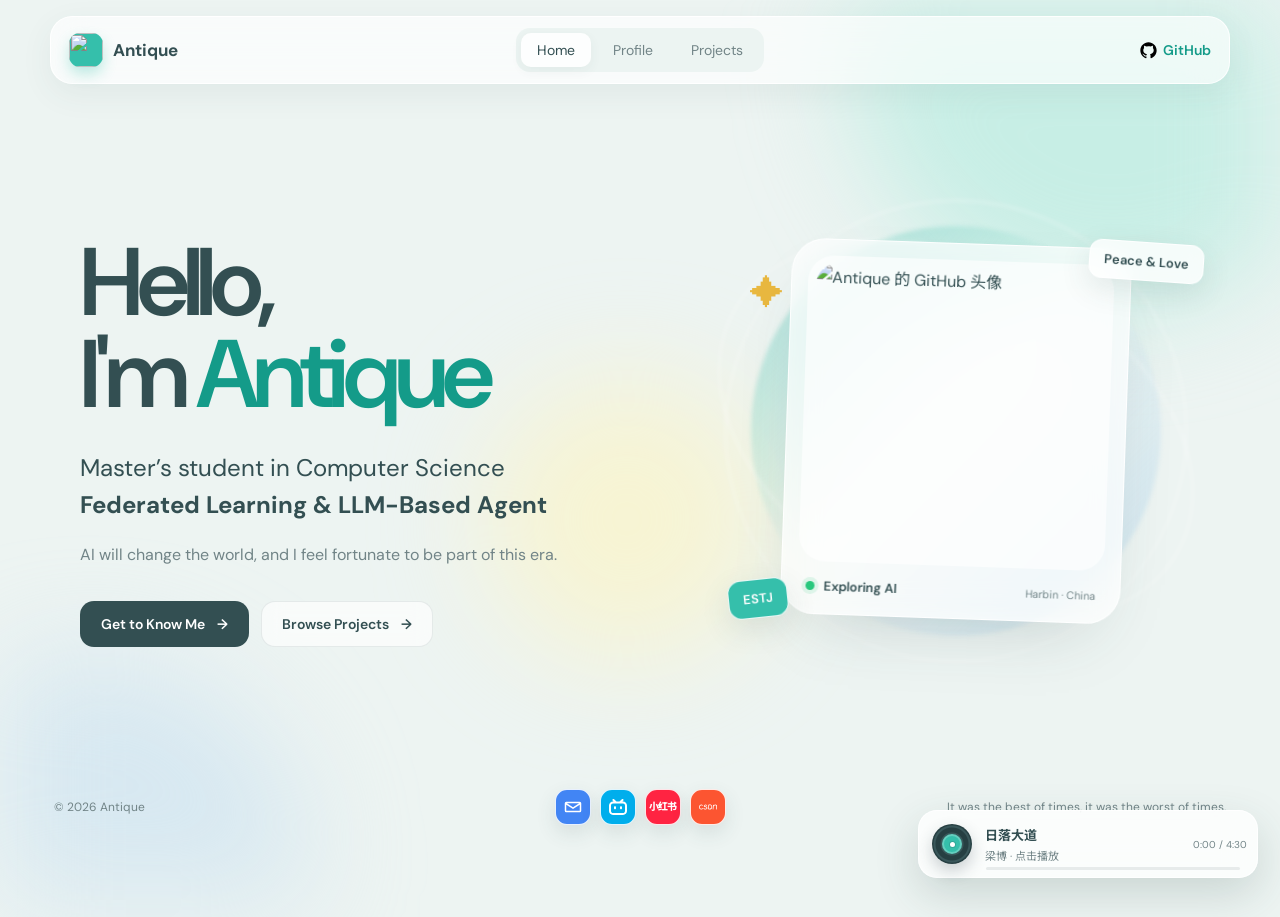
==== index.html @ 4afc4051 "更新个人主页界面" ====
<!doctype html>
<html lang="zh-CN">
<head>
  <meta charset="utf-8">
  <meta name="viewport" content="width=device-width, initial-scale=1">
  <meta name="description" content="Antique 的个人网站：联邦学习、LLM 智能体、开源项目与生活。">
  <meta name="theme-color" content="#edf7f4">
  <title>Antique · AI Researcher & Builder</title>
  <link rel="preconnect" href="https://fonts.googleapis.com">
  <link rel="preconnect" href="https://fonts.gstatic.com" crossorigin>
  <link href="https://fonts.googleapis.com/css2?family=DM+Sans:wght@400;500;600;700&family=Noto+Sans+SC:wght@400;500;600;700&display=swap" rel="stylesheet">
  <link rel="stylesheet" href="styles.css">
</head>
<body>
  <div class="ambient" aria-hidden="true"><i></i><i></i><i></i></div>
  <header class="site-header">
    <a class="brand" href="index.html" aria-label="返回首页"><span class="brand-mark"><img src="https://avatars.githubusercontent.com/u/92249190?v=4" alt="" width="34" height="34"></span><span>Antique</span></a>
    <nav aria-label="主导航">
      <a class="active" href="index.html">Home</a>
      <a href="about.html">Profile</a>
      <a href="projects.html">Projects</a>
    </nav>
    <a class="header-github" href="https://github.com/0Antique" target="_blank" rel="noreferrer" aria-label="访问 GitHub"><img class="github-icon" src="assets/audio/github.svg" alt="" width="17" height="17"><span>GitHub</span></a>
  </header>

  <main class="home-main">
    <section class="home-hero">
      <div class="hero-copy">
        <h1>Hello, <br> I'm <em>Antique</em></h1>
        <p class="hero-intro">Master’s student in Computer Science<br><strong>Federated Learning & LLM-Based Agent</strong></p>
        <p class="hero-note">AI will change the world, and I feel fortunate to be part of this era.</p>
        <div class="hero-actions">
          <a class="button primary" href="about.html">Get to Know Me <span>→</span></a>
          <a class="button secondary" href="projects.html">Browse Projects <span>→</span></a>
        </div>
      </div>

      <div class="profile-scene" aria-label="Antique 个人头像">
        <div class="profile-halo"></div>
        <figure class="profile-card glass-card">
          <div class="profile-image-wrap">
            <img src="https://avatars.githubusercontent.com/u/92249190?v=4" alt="Antique 的 GitHub 头像" width="420" height="420">
          </div>
          <figcaption><span class="online-dot"></span><span>Exploring AI</span><small>Harbin · China</small></figcaption>
        </figure>
        <span class="float-label label-one">Peace & Love</span>
        <span class="float-label label-two">ESTJ</span>
        <span class="float-spark" aria-hidden="true">✦</span>
      </div>
    </section>

  </main>

  <footer>
    <span>© <span id="year"></span> Antique</span>
    <div class="footer-contacts" aria-label="联系方式">
      <a class="contact-link email" href="mailto:177885778@qq.com" aria-label="发送邮件"><svg aria-hidden="true"><use href="assets/icons/social.svg#email"></use></svg></a>
      <a class="contact-link bilibili" href="https://space.bilibili.com/442593230" target="_blank" rel="noreferrer" aria-label="访问 B站主页"><svg aria-hidden="true"><use href="assets/icons/social.svg#bilibili"></use></svg></a>
      <a class="contact-link xiaohongshu" href="https://www.xiaohongshu.com/user/profile/69cf4f9f000000003201ca5e" target="_blank" rel="noreferrer" aria-label="访问小红书主页"><span class="xhs-mark" aria-hidden="true">小红书</span></a>
      <a class="contact-link csdn" href="https://blog.csdn.net/m0_56514491" target="_blank" rel="noreferrer" aria-label="访问 CSDN 主页"><svg aria-hidden="true"><use href="assets/icons/social.svg#csdn"></use></svg></a>
    </div>
    <span class="footer-tagline">It was the best of times, it was the worst of times.</span>
  </footer>
  <script src="script.js"></script>
</body>
</html>
---- styles.css ----
:root {
  --brand: #35bfab;
  --brand-deep: #149b89;
  --ink: #334f52;
  --muted: #718487;
  --paper: #edf4f2;
  --white: #fff;
  --glass: rgba(255,255,255,.62);
  --glass-strong: rgba(255,255,255,.82);
  --line: rgba(255,255,255,.88);
  --shadow: 0 30px 70px -36px rgba(45,77,77,.28), inset 0 0 18px rgba(255,255,255,.34);
}

* { box-sizing: border-box; }
html { scroll-behavior: smooth; overflow-x: clip; }
body {
  margin: 0; min-height: 100vh; overflow-x: hidden; color: var(--ink);
  background: var(--paper); font-family: "DM Sans", "Noto Sans SC", sans-serif;
  -webkit-font-smoothing: antialiased;
}
body::before {
  content: ""; position: fixed; inset: 0; z-index: -3; pointer-events: none;
  background-image: radial-gradient(rgba(51,79,82,.07) .7px, transparent .7px);
  background-size: 18px 18px; mask-image: linear-gradient(to bottom, #000, transparent 82%);
}
a { color: inherit; text-decoration: none; }
button { font: inherit; }
.ambient { position: fixed; inset: 0; z-index: -2; overflow: clip; contain: strict; pointer-events: none; filter: blur(55px); }
.ambient i { position: absolute; display: block; border-radius: 50%; opacity: .56; animation: drift 18s ease-in-out infinite alternate; }
.ambient i:nth-child(1) { width: 42vw; height: 42vw; top: -18vw; right: -8vw; background: #a9eadc; }
.ambient i:nth-child(2) { width: 34vw; height: 34vw; bottom: -15vw; left: -10vw; background: #c7dff1; animation-delay: -6s; }
.ambient i:nth-child(3) { width: 22vw; height: 22vw; top: 42%; left: 38%; background: #fff4bc; animation-delay: -11s; }
@keyframes drift { to { transform: translate3d(5vw, 3vw, 0) scale(1.12); } }

.site-header {
  position: sticky; top: 16px; z-index: 20; width: min(1180px, calc(100% - 32px)); height: 68px;
  margin: 16px auto 0; padding: 0 18px; display: grid; grid-template-columns: 1fr auto 1fr; align-items: center;
  border: 1px solid var(--line); border-radius: 22px; background: rgba(255,255,255,.65);
  box-shadow: 0 10px 32px rgba(52,88,85,.07); backdrop-filter: blur(18px); -webkit-backdrop-filter: blur(18px);
}
.brand { display: flex; align-items: center; gap: 10px; width: max-content; font-size: 17px; font-weight: 700; }
.brand-mark { width: 34px; height: 34px; display: block; flex: 0 0 34px; border-radius: 11px; overflow: hidden; background: var(--brand); box-shadow: 0 7px 14px rgba(53,191,171,.3); }
.brand-mark img { width: 100%; height: 100%; display: block; object-fit: cover; object-position: center; }
nav { display: flex; align-items: center; gap: 6px; padding: 5px; border-radius: 14px; background: rgba(230,241,238,.68); }
nav a { padding: 8px 16px; border-radius: 10px; color: var(--muted); font-size: 14px; transition: .2s ease; }
nav a:hover, nav a.active { color: var(--ink); background: rgba(255,255,255,.88); box-shadow: 0 4px 12px rgba(51,79,82,.06); }
.header-github { justify-self: end; display: inline-flex; align-items: center; gap: 6px; font-size: 14px; font-weight: 600; }
.github-icon { width: 17px; height: 17px; display: block; }
.header-github span:last-child { color: var(--brand-deep); }

main, footer { width: min(1180px, calc(100% - 32px)); margin-inline: auto; }
.home-hero { min-height: 680px; padding: 86px 30px 72px; display: grid; grid-template-columns: 1.08fr .92fr; gap: 60px; align-items: center; }
.eyebrow, .section-index { margin: 0; color: var(--brand-deep); font-size: 12px; font-weight: 700; letter-spacing: .17em; }
.eyebrow { display: flex; align-items: center; gap: 10px; }
.eyebrow span { width: 26px; height: 2px; border-radius: 2px; background: var(--brand); }
h1 { margin: 22px 0 28px; font-size: clamp(62px, 7.5vw, 106px); line-height: .96; letter-spacing: -.065em; font-weight: 600; }
h1 em { color: var(--brand-deep); font-style: normal; }
.hero-intro { margin: 0; font-size: clamp(18px, 2vw, 24px); line-height: 1.55; }
.hero-note { max-width: 540px; margin: 18px 0 0; color: var(--muted); line-height: 1.75; }
.hero-actions { display: flex; gap: 12px; margin-top: 32px; }
.button { padding: 13px 20px; display: inline-flex; align-items: center; gap: 12px; border: 1px solid rgba(51,79,82,.1); border-radius: 14px; font-size: 14px; font-weight: 600; transition: transform .2s, box-shadow .2s; }
.button:hover { transform: translateY(-3px); box-shadow: 0 12px 24px rgba(51,79,82,.12); }
.button.primary { color: #fff; background: var(--ink); }
.button.secondary { background: rgba(255,255,255,.64); backdrop-filter: blur(10px); }

.profile-scene { position: relative; min-height: 490px; display: grid; place-items: center; }
.profile-halo { position: absolute; width: 410px; height: 410px; border-radius: 50%; background: linear-gradient(135deg, rgba(53,191,171,.4), rgba(255,255,255,.1) 48%, rgba(166,210,236,.45)); filter: blur(2px); }
.profile-halo::before, .profile-halo::after { content: ""; position: absolute; border: 1px solid rgba(255,255,255,.75); border-radius: 50%; }
.profile-halo::before { inset: -26px; }
.profile-halo::after { inset: 35px -48px; transform: rotate(28deg); }
.glass-card { border: 1px solid var(--line); background: var(--glass); box-shadow: var(--shadow); backdrop-filter: blur(18px); -webkit-backdrop-filter: blur(18px); }
.profile-card { position: relative; z-index: 2; width: min(340px, 72vw); margin: 0; padding: 16px; border-radius: 34px; transform: rotate(2deg); }
.profile-image-wrap { aspect-ratio: 1; padding: 8px; display: grid; place-items: center; border-radius: 26px; background: rgba(255,255,255,.6); overflow: hidden; }
.profile-card img { width: 100%; height: 100%; display: block; object-fit: contain; object-position: center; border-radius: 21px; }
.profile-card figcaption { padding: 16px 8px 3px; display: grid; grid-template-columns: auto 1fr auto; align-items: center; gap: 9px; font-size: 13px; font-weight: 600; }
.profile-card figcaption small { color: var(--muted); font-weight: 400; }
.online-dot { width: 9px; height: 9px; border-radius: 50%; background: #28c87d; box-shadow: 0 0 0 4px rgba(40,200,125,.13); }
.float-label { position: absolute; z-index: 3; padding: 10px 14px; border: 1px solid var(--line); border-radius: 13px; background: rgba(255,255,255,.78); box-shadow: 0 10px 30px rgba(51,79,82,.12); font-size: 13px; font-weight: 600; backdrop-filter: blur(10px); }
.label-one { top: 56px; right: -4px; transform: rotate(4deg); }
.label-two { bottom: 58px; left: 16px; color: #fff; background: var(--brand); transform: rotate(-6deg); }
.float-spark { position: absolute; top: 85px; left: 38px; color: #e9b83f; font-size: 34px; animation: pulse 2.6s ease-in-out infinite; }
@keyframes pulse { 50% { transform: rotate(20deg) scale(1.18); } }

.home-cards { padding: 0 0 110px; display: grid; grid-template-columns: 1fr 1fr .8fr; gap: 16px; }
.portal-card, .quote-card { min-height: 240px; padding: 28px; border-radius: 28px; }
.portal-card { display: flex; flex-direction: column; justify-content: space-between; transition: transform .25s, box-shadow .25s; }
.portal-card:hover { transform: translateY(-7px); box-shadow: 0 34px 70px -30px rgba(35,94,88,.3); }
.portal-index { align-self: flex-end; color: var(--brand-deep); font-size: 12px; font-weight: 700; }
.portal-card p { margin: 0 0 7px; color: var(--brand-deep); font-size: 11px; font-weight: 700; letter-spacing: .16em; }
.portal-card h2 { margin: 0 0 14px; font-size: 35px; letter-spacing: -.04em; }
.portal-card div > span { color: var(--muted); font-size: 13px; }
.portal-projects { background: rgba(208,238,233,.65); }
.quote-card { color: #fff; background: var(--ink); }
.quote-card > span { color: var(--brand); font: 60px Georgia, serif; line-height: .8; }
.quote-card p { margin: 10px 0 32px; font-size: 21px; line-height: 1.55; }
.quote-card small { color: #b8c9ca; font-size: 9px; letter-spacing: .13em; }

.inner-page { min-height: calc(100vh - 184px); }
.page-intro { padding: 108px 30px 74px; border-bottom: 1px solid rgba(51,79,82,.1); }
.page-intro h1 { margin-bottom: 20px; }
.page-intro > p:last-child { max-width: 680px; color: var(--muted); font-size: 18px; line-height: 1.75; }
.section { padding: 105px 30px; border-bottom: 1px solid rgba(51,79,82,.1); }
.section-heading { display: grid; grid-template-columns: .75fr 1.25fr; gap: 45px; }
.section-index { margin-top: 10px; }
h2 { margin: 0; font-size: clamp(46px, 6vw, 76px); line-height: 1.02; letter-spacing: -.055em; }
.about-content { grid-column: 2; max-width: 720px; margin-top: 52px; }
.about-content p { color: var(--muted); font-size: 17px; line-height: 1.85; }
.about-content .lead { color: var(--ink); font-size: 26px; line-height: 1.55; }
.facts { display: grid; grid-template-columns: repeat(3, 1fr); gap: 10px; margin-top: 40px; }
.facts div { padding: 20px; display: flex; flex-direction: column; gap: 7px; border: 1px solid var(--line); border-radius: 18px; background: rgba(255,255,255,.55); }
.facts strong { color: var(--brand-deep); font-size: 10px; letter-spacing: .12em; }
.facts span { font-size: 14px; }
.section-heading.compact { display: block; margin-bottom: 46px; }
.section-heading.compact .section-index { margin-bottom: 16px; }
.section-heading.compact h2 { font-size: clamp(44px, 5.5vw, 68px); }
.stack-grid { display: grid; grid-template-columns: repeat(3, 1fr); gap: 16px; }
.stack-card { min-height: 355px; padding: 26px; display: flex; flex-direction: column; border: 1px solid var(--line); border-radius: 26px; background: var(--glass); box-shadow: var(--shadow); backdrop-filter: blur(15px); transition: transform .25s; }
.stack-card:hover { transform: translateY(-6px); }
.stack-card::before { content: ""; width: 42px; height: 7px; border-radius: 7px; background: #79bfe9; }
.stack-card.accent-green::before { background: var(--brand); }
.stack-card.accent-orange::before { background: #f3c564; }
.card-number { align-self: flex-end; color: var(--muted); font-size: 11px; }
.stack-card h3, .life-card h3 { margin: 35px 0 10px; font-size: 25px; letter-spacing: -.03em; }
.stack-card p { color: var(--muted); line-height: 1.65; }
.chips { display: flex; flex-wrap: wrap; gap: 7px; margin-top: auto; }
.chips span { padding: 6px 9px; border-radius: 9px; color: var(--muted); background: rgba(255,255,255,.72); font-size: 11px; }
.life-grid { display: grid; grid-template-columns: 1.2fr .9fr .9fr; gap: 16px; }
.life-card { min-height: 270px; padding: 27px; display: flex; flex-direction: column; border: 1px solid var(--line); border-radius: 26px; }
.life-card > span { font-size: 38px; }
.life-card h3 { margin-top: auto; }
.life-card p { margin: 0; color: rgba(51,79,82,.72); line-height: 1.7; }
.life-card.music { background: rgba(179,232,219,.78); }
.life-card.travel { background: rgba(196,222,239,.8); }
.life-card.sport { background: rgba(249,221,164,.8); }

.profile-page { min-height: calc(100vh - 184px); padding: 84px 30px 110px; display: grid; grid-template-columns: 300px minmax(0, 1fr); gap: 58px; align-items: start; }
.profile-sidebar { position: fixed; top: 168px; left: max(46px, calc((100vw - 1180px) / 2 + 30px)); z-index: 10; width: 300px; height: max-content; max-height: calc(100vh - 190px); padding: 28px; border-radius: 30px; text-align: center; }
.profile-avatar { width: 164px; height: 164px; display: block; margin: 0 auto 22px; border-radius: 50%; object-fit: cover; border: 8px solid rgba(255,255,255,.72); box-shadow: 0 18px 38px rgba(51,79,82,.16); }
.profile-kicker { margin: 0 0 6px; color: var(--brand-deep); font-size: 12px; font-weight: 700; letter-spacing: .14em; text-transform: uppercase; }
.profile-sidebar h1 { margin: 0 0 12px; font-size: 44px; line-height: .98; letter-spacing: -.055em; }
.profile-role { margin: 0; color: var(--ink); font-size: 15px; font-weight: 600; }
.profile-school { display: inline-block; margin-top: 8px; color: var(--muted); font-size: 14px; }
.profile-school:hover, .profile-document a:hover { color: var(--brand-deep); }
.profile-links { margin-top: 24px; display: flex; flex-wrap: wrap; justify-content: center; gap: 8px; }
.profile-links a, .profile-links span { padding: 7px 10px; border: 1px solid var(--line); border-radius: 999px; color: var(--muted); background: rgba(255,255,255,.62); font-size: 12px; font-weight: 600; }
.profile-document { grid-column: 2; padding: 8px 0 0; }
.cv-section { padding: 0 0 54px; margin-bottom: 54px; border-bottom: 1px solid rgba(51,79,82,.12); }
.cv-section:last-child { margin-bottom: 0; }
.cv-section h2 { margin: 12px 0 24px; font-size: clamp(34px, 4.6vw, 56px); }
.cv-section p { color: var(--muted); font-size: 16px; line-height: 1.86; }
.cv-section strong { color: var(--ink); }
.cv-section a { color: var(--brand-deep); font-weight: 600; }
.highlight, .wechat-id { color: var(--brand-deep); font-weight: 700; }
.cv-contact-pill { margin: 0 3px; padding: 6px 10px; display: inline-flex; align-items: center; gap: 7px; border-radius: 7px; color: #fff !important; font-size: .96em; font-weight: 700; line-height: 1; vertical-align: middle; box-shadow: 0 8px 18px rgba(51,79,82,.12); white-space: nowrap; }
.cv-contact-pill svg { width: 18px; height: 18px; flex: 0 0 18px; fill: currentColor; }
.email-pill { background: #2f81f7; }
.wechat-pill { background: #17bf63; }
.profile-document a.cv-contact-pill:hover { color: #fff; transform: translateY(-1px); }
.interest-list, .news-list { margin: 0; padding: 0; list-style: none; }
.interest-list { display: grid; gap: 12px; }
.interest-list li { padding: 18px 20px; display: grid; grid-template-columns: 190px 1fr; gap: 20px; align-items: baseline; border: 1px solid var(--line); border-radius: 18px; background: rgba(255,255,255,.5); }
.interest-list strong { color: var(--ink); }
.interest-list span { color: var(--muted); line-height: 1.65; }
.news-list { display: grid; gap: 10px; }
.news-list li a { padding: 15px 18px; display: block; border: 1px solid var(--line); border-radius: 16px; background: rgba(255,255,255,.5); color: var(--ink); }
.news-list li a:hover { color: var(--brand-deep); transform: translateX(4px); }
.cv-stack-grid { display: grid; grid-template-columns: repeat(3, 1fr); gap: 14px; }
.cv-stack-grid > div { min-height: 170px; padding: 20px; border: 1px solid var(--line); border-radius: 20px; background: var(--glass); box-shadow: var(--shadow); }
.cv-stack-grid h3 { margin: 0 0 16px; color: var(--brand-deep); font-size: 18px; }
.cv-stack-grid p { margin: 0; font-size: 14px; line-height: 1.75; }
.skill-icons { display: flex; flex-wrap: wrap; align-items: center; gap: 12px; }
.skill-icons a { width: 48px; height: 48px; display: grid; place-items: center; border: 1px solid rgba(255,255,255,.82); border-radius: 14px; background: rgba(255,255,255,.72); box-shadow: 0 10px 22px rgba(51,79,82,.08); transition: transform .2s ease, box-shadow .2s ease; }
.skill-icons a:hover { transform: translateY(-3px); box-shadow: 0 14px 26px rgba(51,79,82,.15); }
.skill-icons img { max-width: 34px; max-height: 34px; display: block; object-fit: contain; }
.skill-icons.compact a { width: 52px; height: 52px; }
.skill-icons.compact img { max-width: 36px; max-height: 36px; }
.skill-chip { padding: 9px 11px; border-radius: 999px; color: var(--brand-deep); background: rgba(255,255,255,.72); font-size: 12px; font-weight: 700; }

.projects-section { padding: 76px 30px 120px; }
.project-grid { display: grid; grid-template-columns: repeat(2, minmax(0,1fr)); gap: 16px; }
.project-card { min-height: 255px; padding: 27px; display: flex; flex-direction: column; border: 1px solid var(--line); border-radius: 26px; background: var(--glass); box-shadow: var(--shadow); backdrop-filter: blur(16px); transition: transform .22s, box-shadow .22s; }
.project-card:hover { transform: translateY(-5px); box-shadow: 0 30px 65px -30px rgba(35,94,88,.28); }
.project-card.is-pinned { background: rgba(211,241,235,.76); }
.project-card-top, .project-meta { display: flex; align-items: center; justify-content: space-between; gap: 14px; color: var(--muted); font-size: 11px; }
.project-visibility { color: var(--brand-deep); font-weight: 700; letter-spacing: .12em; }
.project-card h2 { margin: 32px 0 11px; font-size: 27px; letter-spacing: -.035em; }
.project-card h2 a:hover { color: var(--brand-deep); }
.project-card > p { margin: 0; color: var(--muted); line-height: 1.7; }
.project-meta { margin-top: auto; padding-top: 28px; }
.project-meta span:first-child { padding: 5px 8px; border-radius: 7px; background: rgba(255,255,255,.72); }
.project-state { grid-column: 1/-1; color: var(--muted); }
.project-state a { text-decoration: underline; }

.music-player { position: fixed; right: 22px; bottom: 22px; z-index: 30; width: min(340px, calc(100vw - 32px)); padding: 10px; display: grid; grid-template-columns: 46px 1fr auto; align-items: center; gap: 10px; border: 1px solid var(--line); border-radius: 19px; background: rgba(255,255,255,.78); box-shadow: 0 16px 44px rgba(44,75,74,.18); backdrop-filter: blur(18px); -webkit-backdrop-filter: blur(18px); }
.music-toggle { width: 46px; height: 46px; padding: 3px; border: 0; border-radius: 50%; background: transparent; cursor: pointer; }
.music-record { position: relative; width: 40px; height: 40px; display: block; border-radius: 50%; background: repeating-radial-gradient(circle, #263f42 0 2px, #39575a 3px 4px, #263f42 5px 7px); box-shadow: 0 7px 16px rgba(38,63,66,.24); animation: record-spin 3s linear infinite; animation-play-state: paused; }
.music-record::before { content: ""; position: absolute; inset: 10px; border-radius: 50%; background: var(--brand); box-shadow: inset 0 0 0 2px rgba(255,255,255,.24); }
.music-record::after { content: ""; position: absolute; width: 5px; height: 5px; inset: 0; margin: auto; border-radius: 50%; background: #fff; box-shadow: 0 0 0 1px rgba(38,63,66,.18); }
.music-player.is-playing .music-record { animation-play-state: running; }
.music-toggle:hover .music-record { box-shadow: 0 8px 20px rgba(20,155,137,.34); }
@keyframes record-spin { to { transform: rotate(1turn); } }
.music-info { min-width: 0; }
.music-info strong, .music-info span { display: block; white-space: nowrap; overflow: hidden; text-overflow: ellipsis; }
.music-info strong { font-size: 13px; }
.music-info span { margin-top: 3px; color: var(--muted); font-size: 11px; }
.music-time { color: var(--muted); font-size: 10px; font-variant-numeric: tabular-nums; }
.music-progress { position: absolute; left: 67px; right: 17px; bottom: 7px; height: 3px; border-radius: 3px; background: rgba(51,79,82,.1); overflow: hidden; }
.music-progress i { display: block; width: 0; height: 100%; border-radius: inherit; background: var(--brand); }

footer { min-height: 100px; padding: 25px 4px 92px; display: grid; grid-template-columns: 1fr auto 1fr; align-items: center; gap: 30px; color: var(--muted); font-size: 12px; }
.footer-contacts { display: flex; align-items: center; justify-content: center; gap: 9px; }
.contact-link { width: 36px; height: 36px; display: grid; place-items: center; border: 1px solid var(--line); border-radius: 12px; color: #fff; box-shadow: 0 8px 20px rgba(51,79,82,.12); transition: transform .2s ease, box-shadow .2s ease; }
.contact-link:hover { transform: translateY(-3px); box-shadow: 0 12px 24px rgba(51,79,82,.2); }
.contact-link svg { width: 18px; height: 18px; fill: currentColor; }
.contact-link.email { background: #4285f4; }
.contact-link.bilibili { background: #00aeec; }
.contact-link.xiaohongshu { background: #ff2442; }
.xhs-mark { color: #fff; font-size: 10px; font-weight: 800; letter-spacing: -.08em; line-height: 1; transform: translateY(-.5px); }
.contact-link.csdn { background: #fc5531; }
.footer-tagline { justify-self: end; text-align: right; }

@media (max-width: 900px) {
  .home-hero { grid-template-columns: 1fr; padding-top: 75px; }
  .profile-scene { min-height: 470px; }
  .home-cards { grid-template-columns: 1fr 1fr; }
  .quote-card { grid-column: 1/-1; min-height: 210px; }
  .section-heading { grid-template-columns: 1fr; }
  .about-content { grid-column: 1; }
  .stack-grid, .life-grid { grid-template-columns: 1fr; }
  .stack-card { min-height: 310px; }
  .profile-page { grid-template-columns: 1fr; gap: 34px; }
  .profile-sidebar { position: static; }
  .profile-document { padding-top: 0; }
  .interest-list li { grid-template-columns: 1fr; gap: 7px; }
  .cv-stack-grid { grid-template-columns: 1fr; }
}
@media (max-width: 680px) {
  .ambient { filter: none; background: radial-gradient(circle at 90% 10%, rgba(169,234,220,.55), transparent 42%), radial-gradient(circle at 8% 70%, rgba(199,223,241,.45), transparent 40%); }
  .ambient i { display: none; }
  .site-header { top: 8px; width: calc(100% - 16px); height: auto; min-height: 64px; margin-top: 8px; padding: 9px 11px; grid-template-columns: auto 1fr; }
  .brand > span:last-child, .header-github { display: none; }
  nav { justify-self: end; gap: 2px; }
  nav a { padding: 8px 9px; font-size: 12px; }
  .home-hero { min-height: auto; padding: 72px 8px 58px; gap: 40px; }
  h1 { font-size: clamp(52px, 15vw, 72px); }
  .hero-intro br { display: none; }
  .hero-actions { flex-direction: column; }
  .button { justify-content: space-between; }
  .profile-scene { min-height: 400px; }
  .profile-halo { width: 300px; height: 300px; }
  .profile-card { width: 260px; padding: 12px; border-radius: 27px; }
  .profile-image-wrap { padding: 6px; border-radius: 21px; }
  .profile-card img { border-radius: 17px; }
  .label-one { top: 28px; right: 0; }
  .label-two { bottom: 35px; left: 0; }
  .float-spark { left: 5px; }
  .home-cards, .project-grid { grid-template-columns: 1fr; }
  .home-cards { padding-bottom: 80px; }
  .quote-card { grid-column: auto; }
  .page-intro, .section, .projects-section { padding-left: 8px; padding-right: 8px; }
  .page-intro { padding-top: 75px; }
  .profile-page { padding: 58px 8px 88px; }
  .profile-sidebar { padding: 22px; border-radius: 24px; }
  .profile-avatar { width: 138px; height: 138px; }
  .profile-sidebar h1 { font-size: 38px; }
  .cv-section { padding-bottom: 42px; margin-bottom: 42px; }
  .facts { grid-template-columns: 1fr; }
  .project-card { min-height: 235px; }
  .music-player { right: 8px; bottom: 8px; width: calc(100vw - 16px); }
  footer { grid-template-columns: 1fr; justify-items: center; padding-left: 4px; padding-right: 4px; text-align: center; }
  .footer-tagline { justify-self: center; text-align: center; }
}
@media (prefers-reduced-motion: reduce) {
  html { scroll-behavior: auto; }
  *, *::before, *::after { animation: none !important; transition: none !important; }
}
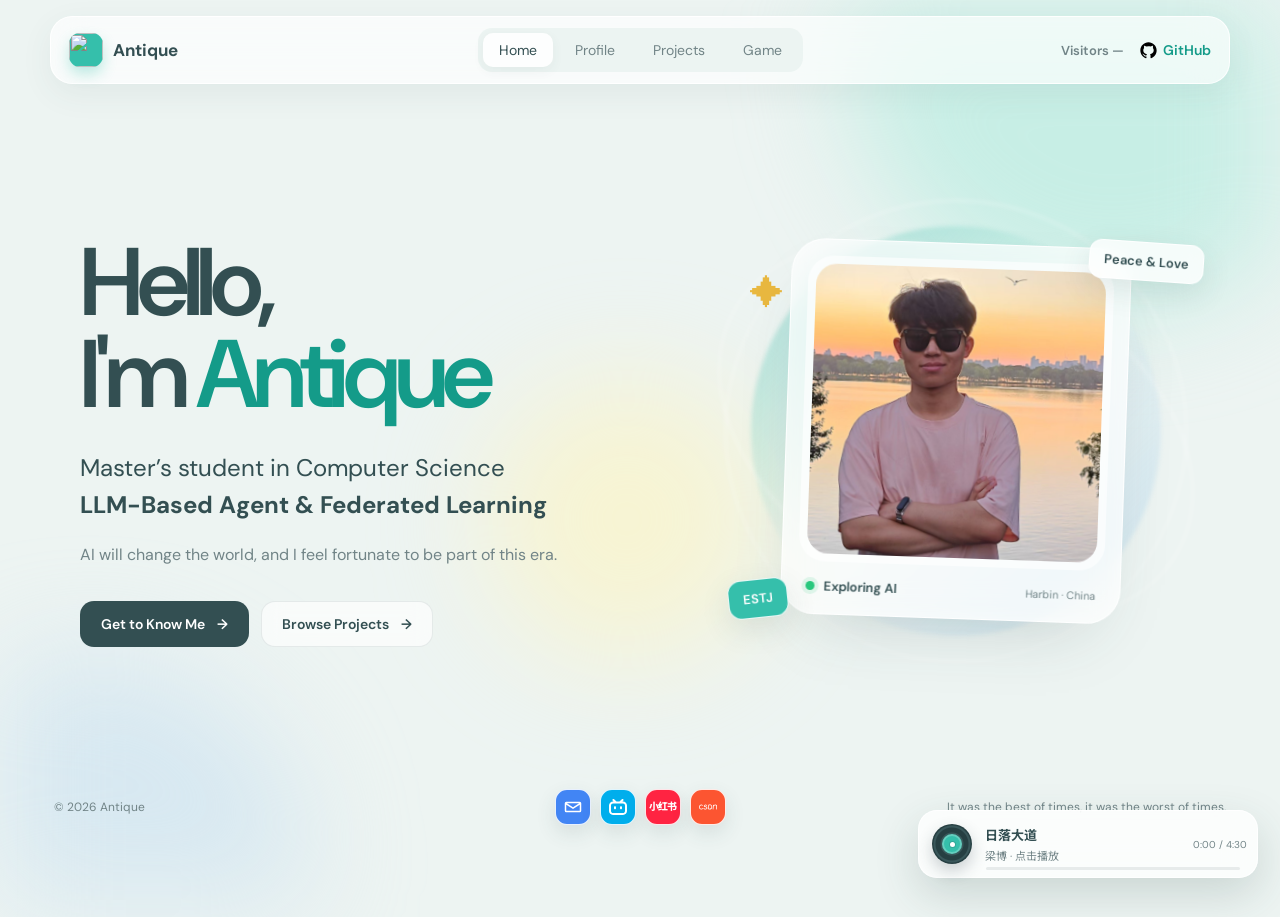
==== commit ca46ece5: "Add site visitor counter" ====
--- a/index.html
+++ b/index.html
@@ -5,11 +5,11 @@
   <meta name="viewport" content="width=device-width, initial-scale=1">
   <meta name="description" content="Antique 的个人网站：联邦学习、LLM 智能体、开源项目与生活。">
   <meta name="theme-color" content="#edf7f4">
-  <title>Antique · AI Researcher & Builder</title>
+  <title>Yuanshuo Lin｜Home</title>
   <link rel="preconnect" href="https://fonts.googleapis.com">
   <link rel="preconnect" href="https://fonts.gstatic.com" crossorigin>
   <link href="https://fonts.googleapis.com/css2?family=DM+Sans:wght@400;500;600;700&family=Noto+Sans+SC:wght@400;500;600;700&display=swap" rel="stylesheet">
-  <link rel="stylesheet" href="styles.css">
+  <link rel="stylesheet" href="styles.css?v=visits-20260716-1">
 </head>
 <body>
   <div class="ambient" aria-hidden="true"><i></i><i></i><i></i></div>
@@ -19,15 +19,19 @@
       <a class="active" href="index.html">Home</a>
       <a href="about.html">Profile</a>
       <a href="projects.html">Projects</a>
+      <a href="game.html">Game</a>
     </nav>
-    <a class="header-github" href="https://github.com/0Antique" target="_blank" rel="noreferrer" aria-label="访问 GitHub"><img class="github-icon" src="assets/audio/github.svg" alt="" width="17" height="17"><span>GitHub</span></a>
+    <div class="header-actions">
+      <span id="busuanzi_container_site_pv" class="header-visits" title="Visitors">Visitors <span id="busuanzi_value_site_pv">—</span></span>
+      <a class="header-github" href="https://github.com/0Antique" target="_blank" rel="noreferrer" aria-label="访问 GitHub"><img class="github-icon" src="assets/audio/github.svg" alt="" width="17" height="17"><span>GitHub</span></a>
+    </div>
   </header>
 
   <main class="home-main">
     <section class="home-hero">
       <div class="hero-copy">
         <h1>Hello, <br> I'm <em>Antique</em></h1>
-        <p class="hero-intro">Master’s student in Computer Science<br><strong>Federated Learning & LLM-Based Agent</strong></p>
+        <p class="hero-intro">Master’s student in Computer Science<br><strong>LLM-Based Agent & Federated Learning</strong></p>
         <p class="hero-note">AI will change the world, and I feel fortunate to be part of this era.</p>
         <div class="hero-actions">
           <a class="button primary" href="about.html">Get to Know Me <span>→</span></a>
@@ -39,7 +43,7 @@
         <div class="profile-halo"></div>
         <figure class="profile-card glass-card">
           <div class="profile-image-wrap">
-            <img src="https://avatars.githubusercontent.com/u/92249190?v=4" alt="Antique 的 GitHub 头像" width="420" height="420">
+            <img src="assets/lys.jpg" alt="Antique 的 照片" width="420" height="420">
           </div>
           <figcaption><span class="online-dot"></span><span>Exploring AI</span><small>Harbin · China</small></figcaption>
         </figure>
@@ -61,6 +65,7 @@
     </div>
     <span class="footer-tagline">It was the best of times, it was the worst of times.</span>
   </footer>
-  <script src="script.js"></script>
+  <script async src="https://busuanzi.ibruce.info/busuanzi/2.3/busuanzi.pure.mini.js"></script>
+  <script src="script.js?v=visits-20260716-1"></script>
 </body>
 </html>
--- a/styles.css
+++ b/styles.css
@@ -44,7 +44,9 @@
 nav { display: flex; align-items: center; gap: 6px; padding: 5px; border-radius: 14px; background: rgba(230,241,238,.68); }
 nav a { padding: 8px 16px; border-radius: 10px; color: var(--muted); font-size: 14px; transition: .2s ease; }
 nav a:hover, nav a.active { color: var(--ink); background: rgba(255,255,255,.88); box-shadow: 0 4px 12px rgba(51,79,82,.06); }
-.header-github { justify-self: end; display: inline-flex; align-items: center; gap: 6px; font-size: 14px; font-weight: 600; }
+.header-actions { justify-self: end; display: inline-flex; align-items: center; gap: 16px; }
+.header-visits { color: var(--muted); font-size: 13px; font-weight: 600; font-variant-numeric: tabular-nums; white-space: nowrap; }
+.header-github { display: inline-flex; align-items: center; gap: 6px; font-size: 14px; font-weight: 600; }
 .github-icon { width: 17px; height: 17px; display: block; }
 .header-github span:last-child { color: var(--brand-deep); }
 
@@ -191,6 +193,25 @@
 .project-state { grid-column: 1/-1; color: var(--muted); }
 .project-state a { text-decoration: underline; }
 
+.game-page { min-height: calc(100vh - 184px); padding: 72px 30px 110px; }
+.game-shell { padding: 28px; border-radius: 30px; overflow: hidden; }
+.game-intro { display: flex; align-items: center; justify-content: space-between; gap: 24px; margin-bottom: 24px; }
+.game-intro h1 { margin: 12px 0 0; font-size: clamp(42px, 6vw, 78px); line-height: .96; letter-spacing: -.055em; }
+.game-logo-card { width: 148px; margin: 0; padding: 10px; display: grid; justify-items: center; gap: 8px; border: 1px solid var(--line); border-radius: 22px; background: rgba(255,255,255,.68); box-shadow: 0 18px 36px rgba(51,79,82,.1); }
+.game-logo-card img { width: 88px; height: 88px; display: block; object-fit: cover; border-radius: 50%; image-rendering: pixelated; }
+.game-logo-card figcaption { color: var(--brand-deep); font-size: 11px; font-weight: 800; letter-spacing: .08em; text-transform: uppercase; }
+.game-stage { position: relative; border: 1px solid rgba(51,79,82,.16); border-radius: 20px; background: linear-gradient(#fbfffb 0 62%, #eef7f4 62% 100%); overflow: hidden; box-shadow: inset 0 -18px 0 rgba(51,79,82,.03); }
+.game-stage::before { content: ""; position: absolute; inset: 0; pointer-events: none; background-image: linear-gradient(rgba(51,79,82,.045) 1px, transparent 1px), linear-gradient(90deg, rgba(51,79,82,.045) 1px, transparent 1px); background-size: 16px 16px; opacity: .42; }
+#antique-game { position: relative; z-index: 1; width: 100%; aspect-ratio: 8 / 3; display: block; image-rendering: pixelated; touch-action: manipulation; cursor: pointer; }
+.game-panel { margin-top: 16px; display: grid; grid-template-columns: repeat(2, minmax(110px, 150px)) 1fr; gap: 12px; align-items: stretch; }
+.game-stat { padding: 13px 15px; display: grid; gap: 2px; border: 1px solid var(--line); border-radius: 16px; background: rgba(255,255,255,.62); }
+.game-stat span { color: var(--muted); font-size: 10px; font-weight: 800; letter-spacing: .14em; }
+.game-stat strong { color: var(--ink); font-size: 23px; font-variant-numeric: tabular-nums; letter-spacing: .04em; }
+.game-actions { display: flex; justify-content: flex-end; gap: 10px; }
+.game-button { min-width: 94px; padding: 0 18px; border: 1px solid rgba(51,79,82,.12); border-radius: 14px; color: #fff; background: var(--ink); font-weight: 800; cursor: pointer; transition: transform .18s ease, box-shadow .18s ease; }
+.game-button:hover { transform: translateY(-2px); box-shadow: 0 12px 24px rgba(51,79,82,.14); }
+.game-button.muted { color: var(--ink); background: rgba(255,255,255,.72); }
+
 .music-player { position: fixed; right: 22px; bottom: 22px; z-index: 30; width: min(340px, calc(100vw - 32px)); padding: 10px; display: grid; grid-template-columns: 46px 1fr auto; align-items: center; gap: 10px; border: 1px solid var(--line); border-radius: 19px; background: rgba(255,255,255,.78); box-shadow: 0 16px 44px rgba(44,75,74,.18); backdrop-filter: blur(18px); -webkit-backdrop-filter: blur(18px); }
 .music-toggle { width: 46px; height: 46px; padding: 3px; border: 0; border-radius: 50%; background: transparent; cursor: pointer; }
 .music-record { position: relative; width: 40px; height: 40px; display: block; border-radius: 50%; background: repeating-radial-gradient(circle, #263f42 0 2px, #39575a 3px 4px, #263f42 5px 7px); box-shadow: 0 7px 16px rgba(38,63,66,.24); animation: record-spin 3s linear infinite; animation-play-state: paused; }
@@ -238,7 +259,7 @@
   .ambient { filter: none; background: radial-gradient(circle at 90% 10%, rgba(169,234,220,.55), transparent 42%), radial-gradient(circle at 8% 70%, rgba(199,223,241,.45), transparent 40%); }
   .ambient i { display: none; }
   .site-header { top: 8px; width: calc(100% - 16px); height: auto; min-height: 64px; margin-top: 8px; padding: 9px 11px; grid-template-columns: auto 1fr; }
-  .brand > span:last-child, .header-github { display: none; }
+  .brand > span:last-child, .header-actions { display: none; }
   nav { justify-self: end; gap: 2px; }
   nav a { padding: 8px 9px; font-size: 12px; }
   .home-hero { min-height: auto; padding: 72px 8px 58px; gap: 40px; }
@@ -266,6 +287,14 @@
   .cv-section { padding-bottom: 42px; margin-bottom: 42px; }
   .facts { grid-template-columns: 1fr; }
   .project-card { min-height: 235px; }
+  .game-page { padding: 58px 8px 88px; }
+  .game-shell { padding: 16px; border-radius: 24px; }
+  .game-intro { align-items: flex-start; }
+  .game-logo-card { width: 116px; border-radius: 18px; }
+  .game-logo-card img { width: 66px; height: 66px; border-radius: 50%; }
+  .game-panel { grid-template-columns: 1fr 1fr; }
+  .game-actions { grid-column: 1 / -1; justify-content: stretch; }
+  .game-button { min-height: 48px; flex: 1; }
   .music-player { right: 8px; bottom: 8px; width: calc(100vw - 16px); }
   footer { grid-template-columns: 1fr; justify-items: center; padding-left: 4px; padding-right: 4px; text-align: center; }
   .footer-tagline { justify-self: center; text-align: center; }
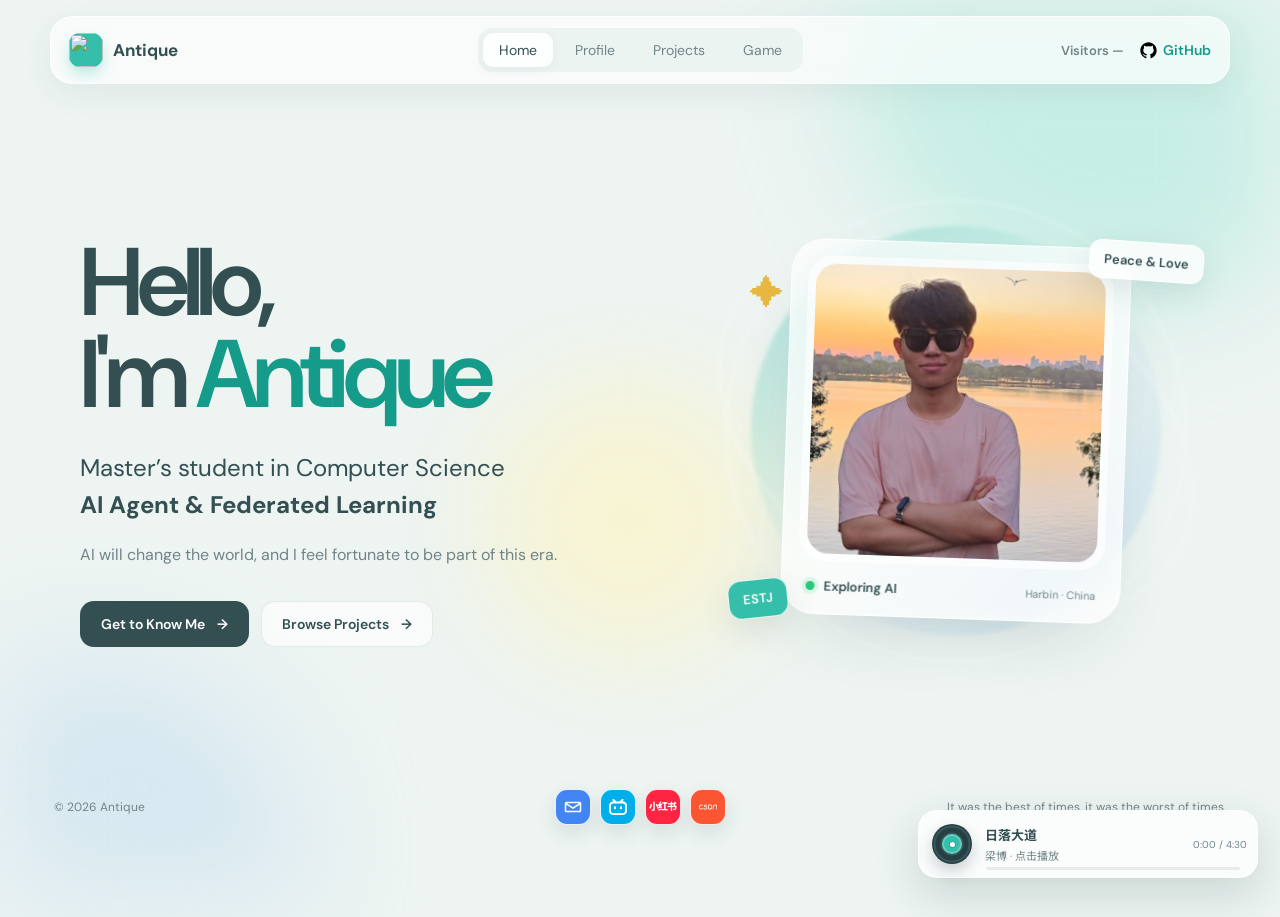
==== commit f9cd7fc4: "Rename LLM-based Agent to AI Agent" ====
--- a/index.html
+++ b/index.html
@@ -31,7 +31,7 @@
     <section class="home-hero">
       <div class="hero-copy">
         <h1>Hello, <br> I'm <em>Antique</em></h1>
-        <p class="hero-intro">Master’s student in Computer Science<br><strong>LLM-Based Agent & Federated Learning</strong></p>
+      <p class="hero-intro">Master’s student in Computer Science<br><strong>AI Agent & Federated Learning</strong></p>
         <p class="hero-note">AI will change the world, and I feel fortunate to be part of this era.</p>
         <div class="hero-actions">
           <a class="button primary" href="about.html">Get to Know Me <span>→</span></a>
--- a/styles.css
+++ b/styles.css
@@ -163,6 +163,16 @@
 .interest-list li { padding: 18px 20px; display: grid; grid-template-columns: 190px 1fr; gap: 20px; align-items: baseline; border: 1px solid var(--line); border-radius: 18px; background: rgba(255,255,255,.5); }
 .interest-list strong { color: var(--ink); }
 .interest-list span { color: var(--muted); line-height: 1.65; }
+.publication-card { padding: 18px; display: grid; grid-template-columns: minmax(240px, .85fr) minmax(0, 1.15fr); gap: 28px; align-items: center; border: 1px solid var(--line); border-radius: 20px; background: rgba(255,255,255,.5); }
+.publication-figure { position: relative; display: block; color: inherit; }
+.publication-figure span { position: absolute; top: 12px; left: -10px; z-index: 1; padding: 8px 12px; border-radius: 8px; color: #fff; background: var(--brand-deep); font-size: 13px; font-weight: 700; box-shadow: 0 8px 18px rgba(51,79,82,.2); }
+.publication-figure img { width: 100%; display: block; border-radius: 14px; box-shadow: 0 12px 26px rgba(51,79,82,.12); }
+.publication-content h3 { margin: 0 0 12px; font-size: 21px; line-height: 1.45; }
+.publication-content h3 a { color: var(--brand-deep); }
+.publication-content .publication-authors, .publication-content .publication-venue { margin: 0 0 8px; font-size: 15px; line-height: 1.65; }
+.publication-abstract { margin-top: 18px; }
+.publication-abstract summary { width: max-content; padding: 8px 12px; border: 1px solid var(--line); border-radius: 9px; color: var(--brand-deep); background: rgba(255,255,255,.7); font-weight: 700; cursor: pointer; }
+.publication-abstract p { margin: 12px 0 0; font-size: 14px; line-height: 1.7; }
 .news-list { display: grid; gap: 10px; }
 .news-list li a { padding: 15px 18px; display: block; border: 1px solid var(--line); border-radius: 16px; background: rgba(255,255,255,.5); color: var(--ink); }
 .news-list li a:hover { color: var(--brand-deep); transform: translateX(4px); }
@@ -251,8 +261,9 @@
   .stack-card { min-height: 310px; }
   .profile-page { grid-template-columns: 1fr; gap: 34px; }
   .profile-sidebar { position: static; }
-  .profile-document { padding-top: 0; }
+  .profile-document { grid-column: 1; padding-top: 0; }
   .interest-list li { grid-template-columns: 1fr; gap: 7px; }
+  .publication-card { grid-template-columns: 1fr; }
   .cv-stack-grid { grid-template-columns: 1fr; }
 }
 @media (max-width: 680px) {
@@ -285,6 +296,7 @@
   .profile-avatar { width: 138px; height: 138px; }
   .profile-sidebar h1 { font-size: 38px; }
   .cv-section { padding-bottom: 42px; margin-bottom: 42px; }
+  .publication-card { padding: 14px; gap: 22px; }
   .facts { grid-template-columns: 1fr; }
   .project-card { min-height: 235px; }
   .game-page { padding: 58px 8px 88px; }
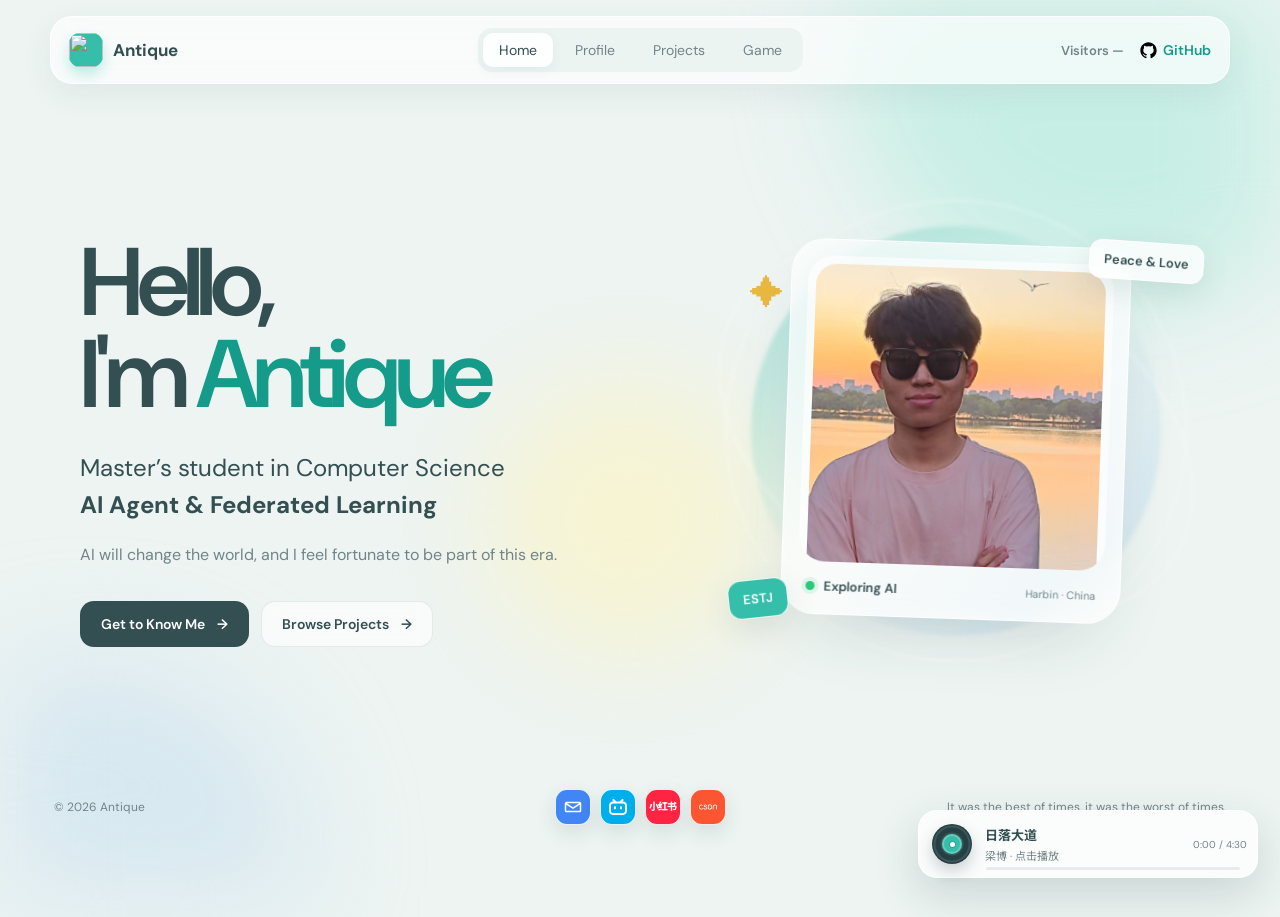
==== commit 1c6aa0aa: "Add rotating photos to homepage" ====
--- a/index.html
+++ b/index.html
@@ -9,7 +9,7 @@
   <link rel="preconnect" href="https://fonts.googleapis.com">
   <link rel="preconnect" href="https://fonts.gstatic.com" crossorigin>
   <link href="https://fonts.googleapis.com/css2?family=DM+Sans:wght@400;500;600;700&family=Noto+Sans+SC:wght@400;500;600;700&display=swap" rel="stylesheet">
-  <link rel="stylesheet" href="styles.css?v=visits-20260716-1">
+  <link rel="stylesheet" href="styles.css?v=home-carousel-20260820-1">
 </head>
 <body>
   <div class="ambient" aria-hidden="true"><i></i><i></i><i></i></div>
@@ -31,7 +31,7 @@
     <section class="home-hero">
       <div class="hero-copy">
         <h1>Hello, <br> I'm <em>Antique</em></h1>
-      <p class="hero-intro">Master’s student in Computer Science<br><strong>AI Agent & Federated Learning</strong></p>
+        <p class="hero-intro">Master’s student in Computer Science<br><strong>AI Agent & Federated Learning</strong></p>
         <p class="hero-note">AI will change the world, and I feel fortunate to be part of this era.</p>
         <div class="hero-actions">
           <a class="button primary" href="about.html">Get to Know Me <span>→</span></a>
@@ -43,7 +43,8 @@
         <div class="profile-halo"></div>
         <figure class="profile-card glass-card">
           <div class="profile-image-wrap">
-            <img src="assets/lys.jpg" alt="Antique 的 照片" width="420" height="420">
+            <img class="profile-slide is-active" src="assets/lys1.jpg" alt="Antique 的照片" width="420" height="420">
+            <img class="profile-slide" src="assets/lys2.jpg" alt="" width="420" height="420" aria-hidden="true">
           </div>
           <figcaption><span class="online-dot"></span><span>Exploring AI</span><small>Harbin · China</small></figcaption>
         </figure>
@@ -66,6 +67,6 @@
     <span class="footer-tagline">It was the best of times, it was the worst of times.</span>
   </footer>
   <script async src="https://busuanzi.ibruce.info/busuanzi/2.3/busuanzi.pure.mini.js"></script>
-  <script src="script.js?v=visits-20260716-1"></script>
+  <script src="script.js?v=home-carousel-20260820-1"></script>
 </body>
 </html>
--- a/styles.css
+++ b/styles.css
@@ -73,7 +73,9 @@
 .glass-card { border: 1px solid var(--line); background: var(--glass); box-shadow: var(--shadow); backdrop-filter: blur(18px); -webkit-backdrop-filter: blur(18px); }
 .profile-card { position: relative; z-index: 2; width: min(340px, 72vw); margin: 0; padding: 16px; border-radius: 34px; transform: rotate(2deg); }
 .profile-image-wrap { aspect-ratio: 1; padding: 8px; display: grid; place-items: center; border-radius: 26px; background: rgba(255,255,255,.6); overflow: hidden; }
-.profile-card img { width: 100%; height: 100%; display: block; object-fit: contain; object-position: center; border-radius: 21px; }
+.profile-card img { width: 100%; height: 100%; display: block; object-fit: cover; object-position: center; border-radius: 21px; }
+.profile-slide { grid-area: 1 / 1; opacity: 0; transition: opacity .7s ease; }
+.profile-slide.is-active { opacity: 1; }
 .profile-card figcaption { padding: 16px 8px 3px; display: grid; grid-template-columns: auto 1fr auto; align-items: center; gap: 9px; font-size: 13px; font-weight: 600; }
 .profile-card figcaption small { color: var(--muted); font-weight: 400; }
 .online-dot { width: 9px; height: 9px; border-radius: 50%; background: #28c87d; box-shadow: 0 0 0 4px rgba(40,200,125,.13); }
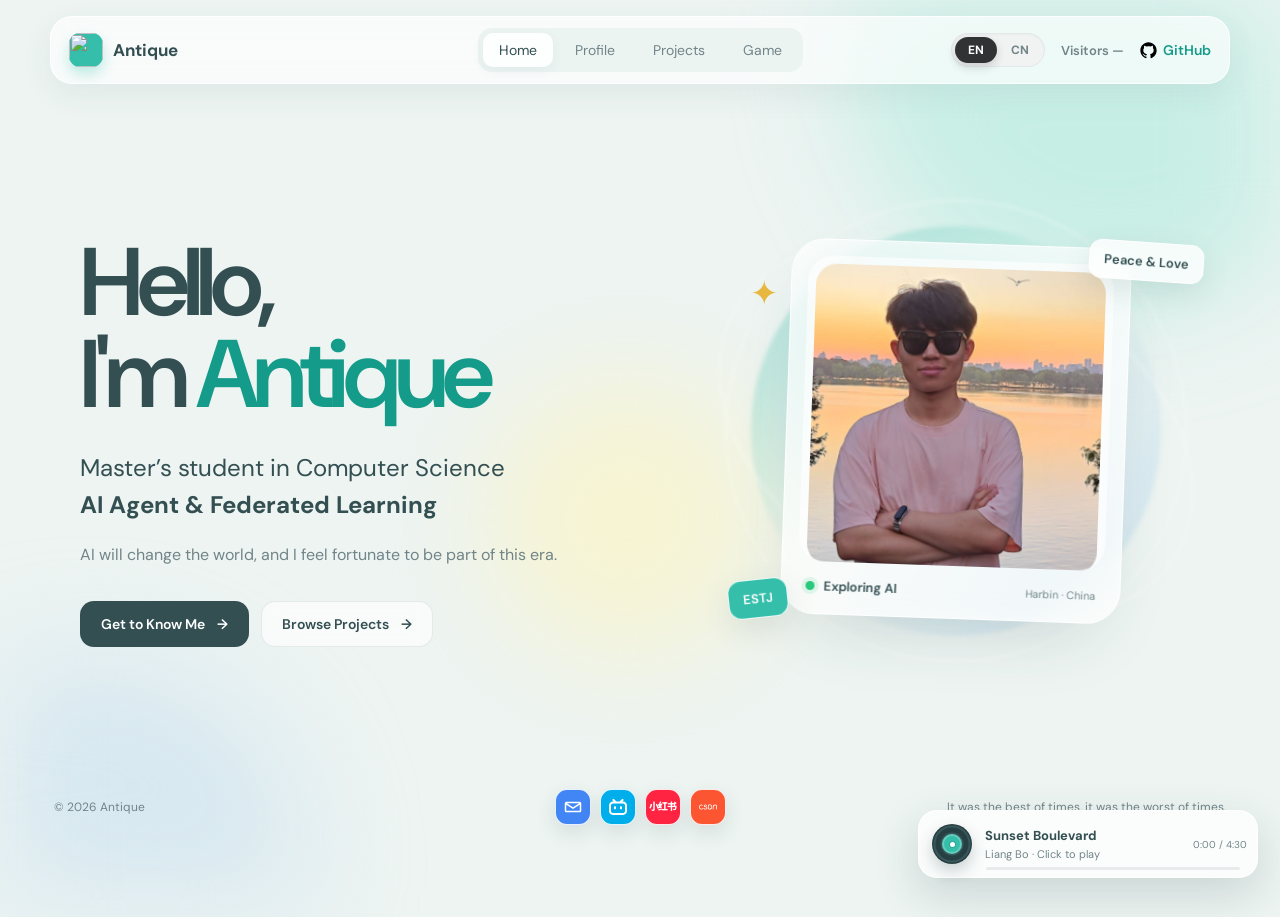
==== commit 60196f0d: "Add persistent English-Chinese language switch" ====
--- a/index.html
+++ b/index.html
@@ -1,54 +1,58 @@
 <!doctype html>
-<html lang="zh-CN">
+<html lang="en">
 <head>
   <meta charset="utf-8">
   <meta name="viewport" content="width=device-width, initial-scale=1">
-  <meta name="description" content="Antique 的个人网站：联邦学习、LLM 智能体、开源项目与生活。">
+  <meta name="description" content="Antique's personal website: AI agents, federated learning, open-source projects, and life." data-i18n-content="meta_home">
   <meta name="theme-color" content="#edf7f4">
-  <title>Yuanshuo Lin｜Home</title>
+  <title data-i18n="title_home">Yuanshuo Lin｜Home</title>
   <link rel="preconnect" href="https://fonts.googleapis.com">
   <link rel="preconnect" href="https://fonts.gstatic.com" crossorigin>
   <link href="https://fonts.googleapis.com/css2?family=DM+Sans:wght@400;500;600;700&family=Noto+Sans+SC:wght@400;500;600;700&display=swap" rel="stylesheet">
-  <link rel="stylesheet" href="styles.css?v=home-carousel-20260820-1">
+  <link rel="stylesheet" href="styles.css?v=i18n-20260824-1">
 </head>
 <body>
   <div class="ambient" aria-hidden="true"><i></i><i></i><i></i></div>
   <header class="site-header">
-    <a class="brand" href="index.html" aria-label="返回首页"><span class="brand-mark"><img src="https://avatars.githubusercontent.com/u/92249190?v=4" alt="" width="34" height="34"></span><span>Antique</span></a>
-    <nav aria-label="主导航">
-      <a class="active" href="index.html">Home</a>
-      <a href="about.html">Profile</a>
-      <a href="projects.html">Projects</a>
-      <a href="game.html">Game</a>
+    <a class="brand" href="index.html" aria-label="Back to home" data-i18n-aria-label="back_home"><span class="brand-mark"><img src="https://avatars.githubusercontent.com/u/92249190?v=4" alt="" width="34" height="34"></span><span>Antique</span></a>
+    <nav aria-label="Main navigation" data-i18n-aria-label="main_nav">
+      <a class="active" href="index.html" data-i18n="nav_home">Home</a>
+      <a href="about.html" data-i18n="nav_profile">Profile</a>
+      <a href="projects.html" data-i18n="nav_projects">Projects</a>
+      <a href="game.html" data-i18n="nav_game">Game</a>
     </nav>
     <div class="header-actions">
-      <span id="busuanzi_container_site_pv" class="header-visits" title="Visitors">Visitors <span id="busuanzi_value_site_pv">—</span></span>
-      <a class="header-github" href="https://github.com/0Antique" target="_blank" rel="noreferrer" aria-label="访问 GitHub"><img class="github-icon" src="assets/audio/github.svg" alt="" width="17" height="17"><span>GitHub</span></a>
+      <div class="language-switch" role="group" aria-label="Language" data-i18n-aria-label="language_switch">
+        <button type="button" data-language="en" aria-pressed="true">EN</button>
+        <button type="button" data-language="zh-CN" aria-pressed="false">CN</button>
+      </div>
+      <span id="busuanzi_container_site_pv" class="header-visits" title="Visitors" data-i18n-title="visitors"><span data-i18n="visitors">Visitors</span> <span id="busuanzi_value_site_pv">—</span></span>
+      <a class="header-github" href="https://github.com/0Antique" target="_blank" rel="noreferrer" aria-label="Visit GitHub" data-i18n-aria-label="visit_github"><img class="github-icon" src="assets/audio/github.svg" alt="" width="17" height="17"><span>GitHub</span></a>
     </div>
   </header>
 
   <main class="home-main">
     <section class="home-hero">
       <div class="hero-copy">
-        <h1>Hello, <br> I'm <em>Antique</em></h1>
-        <p class="hero-intro">Master’s student in Computer Science<br><strong>AI Agent & Federated Learning</strong></p>
-        <p class="hero-note">AI will change the world, and I feel fortunate to be part of this era.</p>
+        <h1 data-i18n="home_heading">Hello, <br> I'm <em>Antique</em></h1>
+        <p class="hero-intro" data-i18n="home_intro">Master’s student in Computer Science<br><strong>AI Agent &amp; Federated Learning</strong></p>
+        <p class="hero-note" data-i18n="home_note">AI will change the world, and I feel fortunate to be part of this era.</p>
         <div class="hero-actions">
-          <a class="button primary" href="about.html">Get to Know Me <span>→</span></a>
-          <a class="button secondary" href="projects.html">Browse Projects <span>→</span></a>
+          <a class="button primary" href="about.html" data-i18n="home_about_button">Get to Know Me <span>→</span></a>
+          <a class="button secondary" href="projects.html" data-i18n="home_projects_button">Browse Projects <span>→</span></a>
         </div>
       </div>
 
-      <div class="profile-scene" aria-label="Antique 个人头像">
+      <div class="profile-scene" aria-label="Antique's profile photo" data-i18n-aria-label="profile_scene">
         <div class="profile-halo"></div>
         <figure class="profile-card glass-card">
           <div class="profile-image-wrap">
-            <img class="profile-slide is-active" src="assets/lys1.jpg" alt="Antique 的照片" width="420" height="420">
+            <img class="profile-slide is-active" src="assets/lys1.jpg" alt="Photo of Antique" data-i18n-alt="profile_photo" width="420" height="420">
             <img class="profile-slide" src="assets/lys2.jpg" alt="" width="420" height="420" aria-hidden="true">
           </div>
-          <figcaption><span class="online-dot"></span><span>Exploring AI</span><small>Harbin · China</small></figcaption>
+          <figcaption><span class="online-dot"></span><span data-i18n="exploring_ai">Exploring AI</span><small data-i18n="harbin_china">Harbin · China</small></figcaption>
         </figure>
-        <span class="float-label label-one">Peace & Love</span>
+        <span class="float-label label-one" data-i18n="peace_love">Peace &amp; Love</span>
         <span class="float-label label-two">ESTJ</span>
         <span class="float-spark" aria-hidden="true">✦</span>
       </div>
@@ -58,15 +62,15 @@
 
   <footer>
     <span>© <span id="year"></span> Antique</span>
-    <div class="footer-contacts" aria-label="联系方式">
-      <a class="contact-link email" href="mailto:177885778@qq.com" aria-label="发送邮件"><svg aria-hidden="true"><use href="assets/icons/social.svg#email"></use></svg></a>
-      <a class="contact-link bilibili" href="https://space.bilibili.com/442593230" target="_blank" rel="noreferrer" aria-label="访问 B站主页"><svg aria-hidden="true"><use href="assets/icons/social.svg#bilibili"></use></svg></a>
-      <a class="contact-link xiaohongshu" href="https://www.xiaohongshu.com/user/profile/69cf4f9f000000003201ca5e" target="_blank" rel="noreferrer" aria-label="访问小红书主页"><span class="xhs-mark" aria-hidden="true">小红书</span></a>
-      <a class="contact-link csdn" href="https://blog.csdn.net/m0_56514491" target="_blank" rel="noreferrer" aria-label="访问 CSDN 主页"><svg aria-hidden="true"><use href="assets/icons/social.svg#csdn"></use></svg></a>
+    <div class="footer-contacts" aria-label="Contact links" data-i18n-aria-label="contact_links">
+      <a class="contact-link email" href="mailto:177885778@qq.com" aria-label="Send email" data-i18n-aria-label="send_email"><svg aria-hidden="true"><use href="assets/icons/social.svg#email"></use></svg></a>
+      <a class="contact-link bilibili" href="https://space.bilibili.com/442593230" target="_blank" rel="noreferrer" aria-label="Visit my Bilibili profile" data-i18n-aria-label="visit_bilibili"><svg aria-hidden="true"><use href="assets/icons/social.svg#bilibili"></use></svg></a>
+      <a class="contact-link xiaohongshu" href="https://www.xiaohongshu.com/user/profile/69cf4f9f000000003201ca5e" target="_blank" rel="noreferrer" aria-label="Visit my Xiaohongshu profile" data-i18n-aria-label="visit_xiaohongshu"><span class="xhs-mark" aria-hidden="true">小红书</span></a>
+      <a class="contact-link csdn" href="https://blog.csdn.net/m0_56514491" target="_blank" rel="noreferrer" aria-label="Visit my CSDN profile" data-i18n-aria-label="visit_csdn"><svg aria-hidden="true"><use href="assets/icons/social.svg#csdn"></use></svg></a>
     </div>
-    <span class="footer-tagline">It was the best of times, it was the worst of times.</span>
+    <span class="footer-tagline" data-i18n="footer_quote">It was the best of times, it was the worst of times.</span>
   </footer>
   <script async src="https://busuanzi.ibruce.info/busuanzi/2.3/busuanzi.pure.mini.js"></script>
-  <script src="script.js?v=home-carousel-20260820-1"></script>
+  <script src="script.js?v=i18n-20260824-1"></script>
 </body>
 </html>
--- a/styles.css
+++ b/styles.css
@@ -45,6 +45,19 @@
 nav a { padding: 8px 16px; border-radius: 10px; color: var(--muted); font-size: 14px; transition: .2s ease; }
 nav a:hover, nav a.active { color: var(--ink); background: rgba(255,255,255,.88); box-shadow: 0 4px 12px rgba(51,79,82,.06); }
 .header-actions { justify-self: end; display: inline-flex; align-items: center; gap: 16px; }
+.language-switch {
+  padding: 3px; display: inline-flex; align-items: center; gap: 2px; flex: 0 0 auto;
+  border: 1px solid rgba(51,79,82,.06); border-radius: 999px; background: rgba(240,242,241,.9);
+  box-shadow: inset 0 1px 2px rgba(51,79,82,.04);
+}
+.language-switch button {
+  min-width: 42px; padding: 7px 10px; border: 0; border-radius: 999px; color: var(--muted);
+  background: transparent; font-size: 12px; font-weight: 700; line-height: 1; cursor: pointer;
+  transition: color .2s ease, background .2s ease, box-shadow .2s ease, transform .2s ease;
+}
+.language-switch button:hover { color: var(--ink); transform: translateY(-1px); }
+.language-switch button.is-active { color: #fff; background: #303233; box-shadow: 0 4px 10px rgba(30,34,34,.18); }
+.language-switch button:focus-visible { outline: 2px solid var(--brand); outline-offset: 2px; }
 .header-visits { color: var(--muted); font-size: 13px; font-weight: 600; font-variant-numeric: tabular-nums; white-space: nowrap; }
 .header-github { display: inline-flex; align-items: center; gap: 6px; font-size: 14px; font-weight: 600; }
 .github-icon { width: 17px; height: 17px; display: block; }
@@ -139,8 +152,9 @@
 
 .profile-page { min-height: calc(100vh - 184px); padding: 84px 30px 110px; display: grid; grid-template-columns: 300px minmax(0, 1fr); gap: 58px; align-items: start; }
 .profile-sidebar { position: fixed; top: 168px; left: max(46px, calc((100vw - 1180px) / 2 + 30px)); z-index: 10; width: 300px; height: max-content; max-height: calc(100vh - 190px); padding: 28px; border-radius: 30px; text-align: center; }
-.profile-avatar { width: 164px; height: 164px; display: block; margin: 0 auto 22px; border-radius: 50%; object-fit: cover; border: 8px solid rgba(255,255,255,.72); box-shadow: 0 18px 38px rgba(51,79,82,.16); }
+.profile-avatar { width: 184px; height: 184px; display: block; margin: 0 auto 22px; border-radius: 50%; object-fit: cover; image-rendering: -webkit-optimize-contrast; border: 8px solid rgba(255,255,255,.72); box-shadow: 0 18px 38px rgba(51,79,82,.16); }
 .profile-kicker { margin: 0 0 6px; color: var(--brand-deep); font-size: 12px; font-weight: 700; letter-spacing: .14em; text-transform: uppercase; }
+.profile-kicker span { letter-spacing: .06em; }
 .profile-sidebar h1 { margin: 0 0 12px; font-size: 44px; line-height: .98; letter-spacing: -.055em; }
 .profile-role { margin: 0; color: var(--ink); font-size: 15px; font-weight: 600; }
 .profile-school { display: inline-block; margin-top: 8px; color: var(--muted); font-size: 14px; }
@@ -271,8 +285,12 @@
 @media (max-width: 680px) {
   .ambient { filter: none; background: radial-gradient(circle at 90% 10%, rgba(169,234,220,.55), transparent 42%), radial-gradient(circle at 8% 70%, rgba(199,223,241,.45), transparent 40%); }
   .ambient i { display: none; }
-  .site-header { top: 8px; width: calc(100% - 16px); height: auto; min-height: 64px; margin-top: 8px; padding: 9px 11px; grid-template-columns: auto 1fr; }
-  .brand > span:last-child, .header-actions { display: none; }
+  .site-header { top: 8px; width: calc(100% - 16px); height: auto; min-height: 64px; margin-top: 8px; padding: 9px 11px; grid-template-columns: auto 1fr auto; gap: 5px; }
+  .brand > span:last-child { display: none; }
+  .header-actions { display: inline-flex; gap: 0; }
+  .header-visits, .header-github { display: none; }
+  .language-switch { padding: 2px; gap: 0; }
+  .language-switch button { min-width: 29px; padding: 7px 6px; font-size: 10px; }
   nav { justify-self: end; gap: 2px; }
   nav a { padding: 8px 9px; font-size: 12px; }
   .home-hero { min-height: auto; padding: 72px 8px 58px; gap: 40px; }
@@ -295,7 +313,7 @@
   .page-intro { padding-top: 75px; }
   .profile-page { padding: 58px 8px 88px; }
   .profile-sidebar { padding: 22px; border-radius: 24px; }
-  .profile-avatar { width: 138px; height: 138px; }
+  .profile-avatar { width: 154px; height: 154px; }
   .profile-sidebar h1 { font-size: 38px; }
   .cv-section { padding-bottom: 42px; margin-bottom: 42px; }
   .publication-card { padding: 14px; gap: 22px; }
@@ -313,6 +331,13 @@
   footer { grid-template-columns: 1fr; justify-items: center; padding-left: 4px; padding-right: 4px; text-align: center; }
   .footer-tagline { justify-self: center; text-align: center; }
 }
+@media (max-width: 420px) {
+  .site-header { padding-inline: 8px; gap: 3px; }
+  .brand-mark { width: 30px; height: 30px; flex-basis: 30px; }
+  nav { padding: 4px 2px; }
+  nav a { padding: 7px 6px; font-size: 11px; }
+  .language-switch button { min-width: 27px; padding-inline: 5px; }
+}
 @media (prefers-reduced-motion: reduce) {
   html { scroll-behavior: auto; }
   *, *::before, *::after { animation: none !important; transition: none !important; }
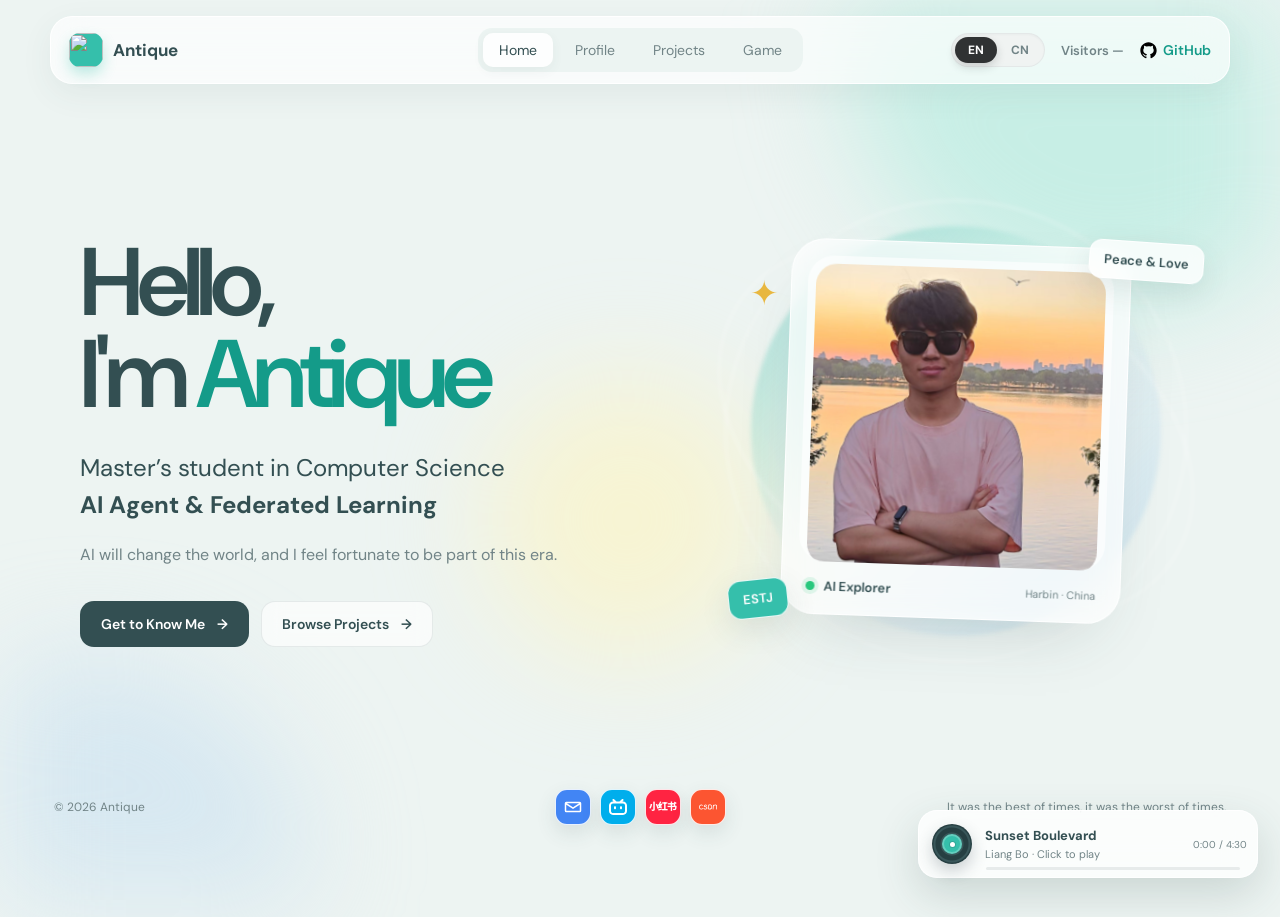
==== commit d350dbe0: "Update homepage labels" ====
--- a/index.html
+++ b/index.html
@@ -50,7 +50,7 @@
             <img class="profile-slide is-active" src="assets/lys1.jpg" alt="Photo of Antique" data-i18n-alt="profile_photo" width="420" height="420">
             <img class="profile-slide" src="assets/lys2.jpg" alt="" width="420" height="420" aria-hidden="true">
           </div>
-          <figcaption><span class="online-dot"></span><span data-i18n="exploring_ai">Exploring AI</span><small data-i18n="harbin_china">Harbin · China</small></figcaption>
+          <figcaption><span class="online-dot"></span><span data-i18n="exploring_ai">AI Explorer</span><small data-i18n="harbin_china">Harbin · China</small></figcaption>
         </figure>
         <span class="float-label label-one" data-i18n="peace_love">Peace &amp; Love</span>
         <span class="float-label label-two">ESTJ</span>
@@ -71,6 +71,6 @@
     <span class="footer-tagline" data-i18n="footer_quote">It was the best of times, it was the worst of times.</span>
   </footer>
   <script async src="https://busuanzi.ibruce.info/busuanzi/2.3/busuanzi.pure.mini.js"></script>
-  <script src="script.js?v=i18n-20260824-1"></script>
+  <script src="script.js?v=i18n-20260827-1"></script>
 </body>
 </html>
